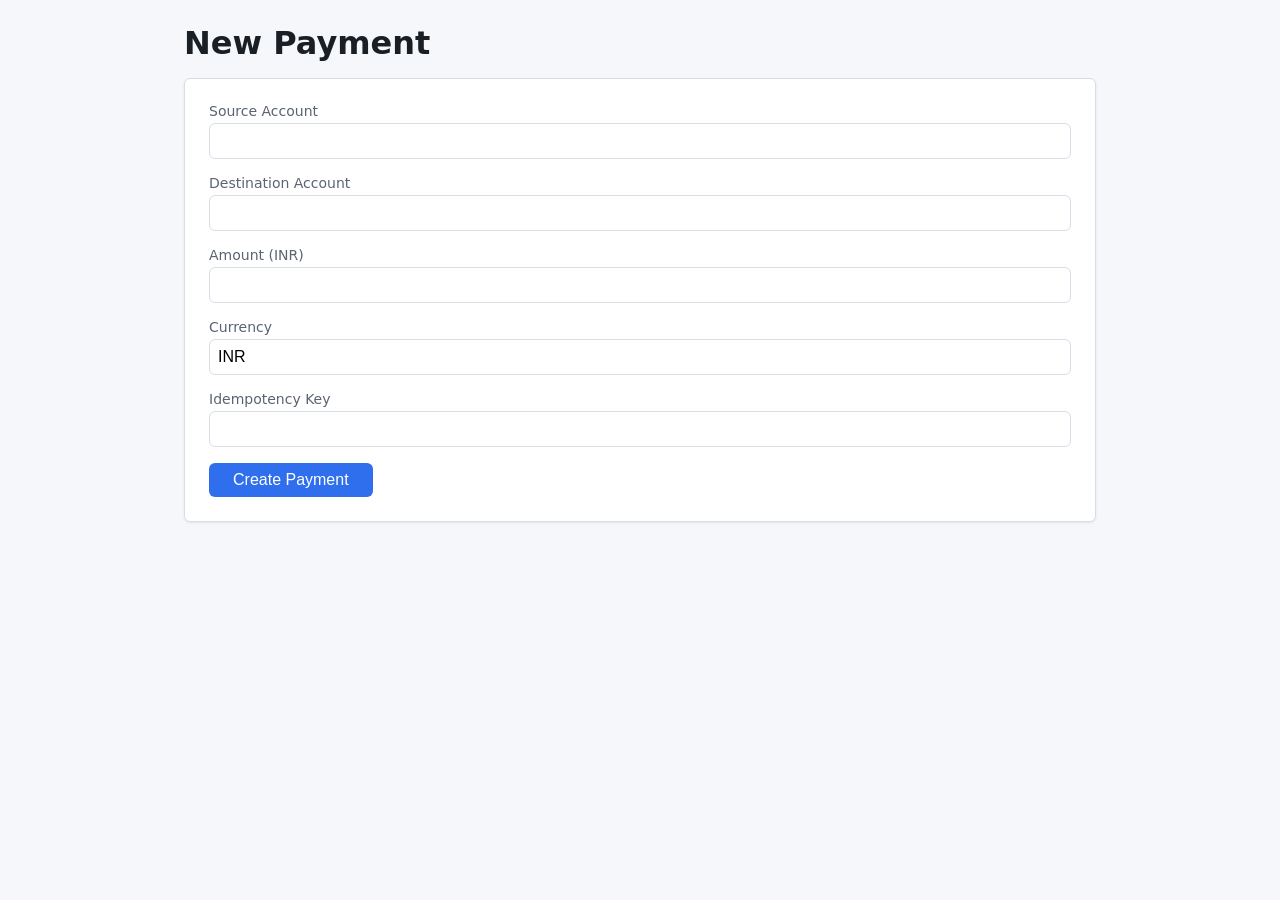
==== frontend/frontend-user/index.html @ 58c12f31 "Updating the Template of the Project" ====
<!DOCTYPE html>
<html lang="en">
<head>
  <meta charset="UTF-8">
  <meta name="viewport" content="width=device-width, initial-scale=1.0">
  <title>New Payment - Payment Processing</title>
  <link rel="stylesheet" href="../frontend-shared/design-tokens.css">
</head>
<body>
  <div class="container">
    <h1>New Payment</h1>

    <div class="card">
      <form id="new-payment-form">
        <label for="sourceAccount">Source Account</label>
        <input type="text" id="sourceAccount" name="sourceAccount" required>

        <label for="destinationAccount">Destination Account</label>
        <input type="text" id="destinationAccount" name="destinationAccount" required>

        <label for="amount">Amount (INR)</label>
        <input type="number" id="amount" name="amount" step="0.01" min="0.01" required>

        <label for="currency">Currency</label>
        <input type="text" id="currency" name="currency" value="INR" maxlength="3" required>

        <label for="idempotencyKey">Idempotency Key</label>
        <input type="text" id="idempotencyKey" name="idempotencyKey" required>

        <div id="form-error" class="error-message" hidden></div>

        <button type="submit">Create Payment</button>
      </form>
    </div>

    <div class="card" id="result-card" hidden>
      <h2>Payment Created</h2>
      <p>Payment ID: <span id="result-id"></span></p>
      <p>Status: <span id="result-status" class="status-badge"></span></p>
    </div>
  </div>

  <script src="index.js"></script>
</body>
</html>
---- frontend/frontend-shared/design-tokens.css ----
/*
 * Shared design tokens (spec.md Section 9 - M4).
 * Every page in frontend-user/ and frontend-business/ must include this file
 * for consistent colors, spacing, typography, and status-badge styling.
 */

:root {
  /* Colors */
  --color-bg: #f5f7fa;
  --color-surface: #ffffff;
  --color-text: #1a1f26;
  --color-text-muted: #5a6472;
  --color-border: #d8dee6;
  --color-primary: #2f6fed;
  --color-primary-hover: #2559c2;
  --color-danger: #d64545;
  --color-danger-hover: #b83636;

  /* Status badge colors - one per PaymentStatus */
  --status-created-bg: #e8ecf3;
  --status-created-fg: #4a5568;
  --status-validated-bg: #e3f0ff;
  --status-validated-fg: #2f6fed;
  --status-sent-bg: #fff4e0;
  --status-sent-fg: #b9770e;
  --status-completed-bg: #e3f9e9;
  --status-completed-fg: #1a7f43;
  --status-failed-bg: #fdeaea;
  --status-failed-fg: #c0392b;

  /* Spacing scale */
  --space-1: 4px;
  --space-2: 8px;
  --space-3: 16px;
  --space-4: 24px;
  --space-5: 32px;
  --space-6: 48px;

  /* Typography */
  --font-family: system-ui, -apple-system, "Segoe UI", Roboto, sans-serif;
  --font-size-sm: 0.875rem;
  --font-size-base: 1rem;
  --font-size-lg: 1.25rem;
  --font-size-xl: 1.75rem;

  --radius: 6px;
  --shadow-card: 0 1px 3px rgba(0, 0, 0, 0.08);
}

* {
  box-sizing: border-box;
}

body {
  margin: 0;
  font-family: var(--font-family);
  font-size: var(--font-size-base);
  color: var(--color-text);
  background: var(--color-bg);
}

a {
  color: var(--color-primary);
}

h1, h2, h3 {
  margin: 0 0 var(--space-3) 0;
}

.container {
  max-width: 960px;
  margin: 0 auto;
  padding: var(--space-4);
}

.card {
  background: var(--color-surface);
  border: 1px solid var(--color-border);
  border-radius: var(--radius);
  box-shadow: var(--shadow-card);
  padding: var(--space-4);
  margin-bottom: var(--space-4);
}

label {
  display: block;
  margin-bottom: var(--space-1);
  font-size: var(--font-size-sm);
  color: var(--color-text-muted);
}

input, select {
  width: 100%;
  padding: var(--space-2);
  margin-bottom: var(--space-3);
  border: 1px solid var(--color-border);
  border-radius: var(--radius);
  font-size: var(--font-size-base);
}

button {
  display: inline-block;
  padding: var(--space-2) var(--space-4);
  border: none;
  border-radius: var(--radius);
  background: var(--color-primary);
  color: #fff;
  font-size: var(--font-size-base);
  cursor: pointer;
}

button:hover {
  background: var(--color-primary-hover);
}

button.danger {
  background: var(--color-danger);
}

button.danger:hover {
  background: var(--color-danger-hover);
}

button:disabled {
  opacity: 0.5;
  cursor: not-allowed;
}

.status-badge {
  display: inline-block;
  padding: 2px 10px;
  border-radius: 999px;
  font-size: var(--font-size-sm);
  font-weight: 600;
}

.status-badge.CREATED { background: var(--status-created-bg); color: var(--status-created-fg); }
.status-badge.VALIDATED { background: var(--status-validated-bg); color: var(--status-validated-fg); }
.status-badge.SENT { background: var(--status-sent-bg); color: var(--status-sent-fg); }
.status-badge.COMPLETED { background: var(--status-completed-bg); color: var(--status-completed-fg); }
.status-badge.FAILED { background: var(--status-failed-bg); color: var(--status-failed-fg); }

.error-message {
  color: var(--color-danger);
  font-size: var(--font-size-sm);
  margin-bottom: var(--space-3);
}

table {
  width: 100%;
  border-collapse: collapse;
}

th, td {
  text-align: left;
  padding: var(--space-2);
  border-bottom: 1px solid var(--color-border);
  font-size: var(--font-size-sm);
}
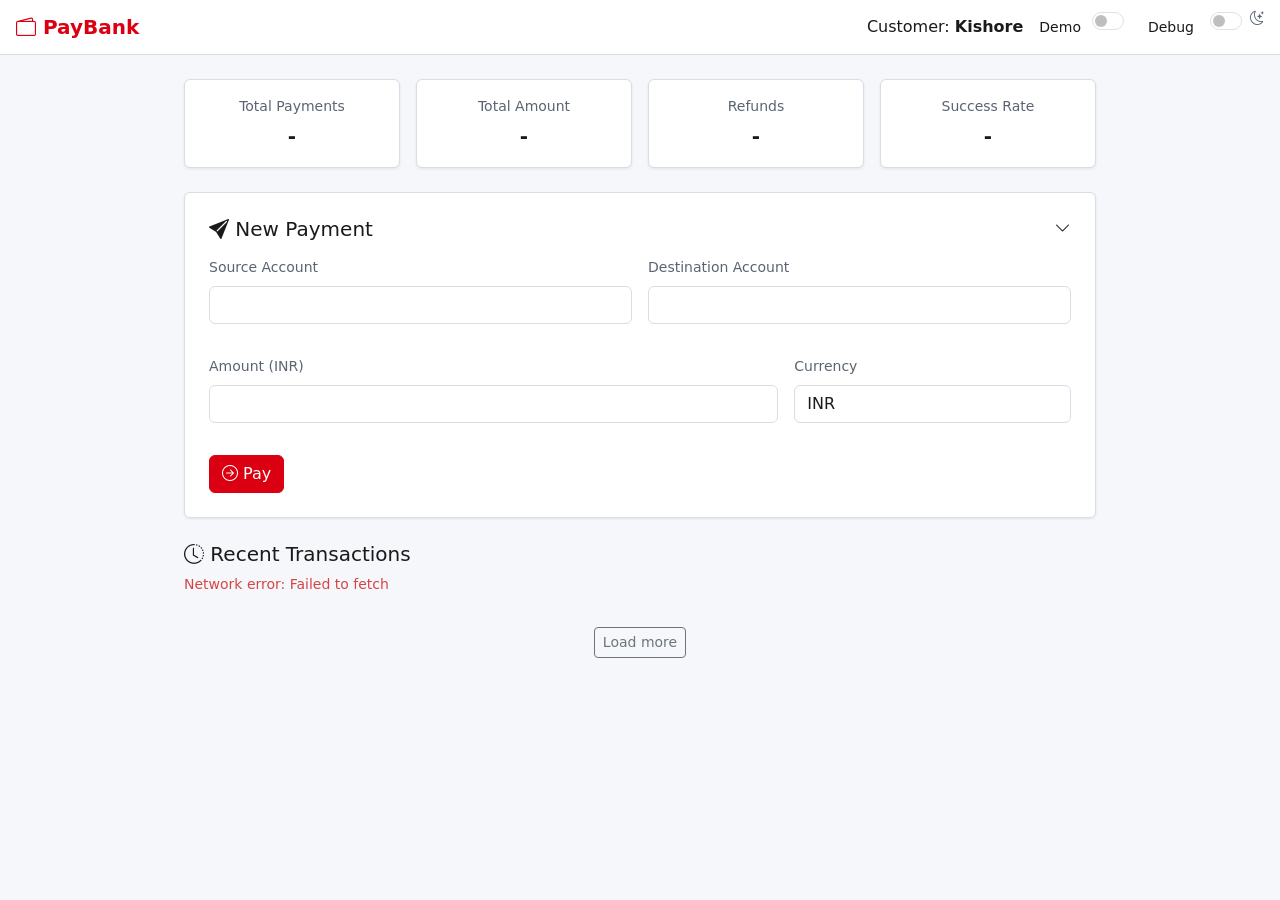
==== commit b96adb90: "feature/m4-business-ui: unified HSBC-branded frontend-user and frontend-business apps - Rebuilt fron" ====
--- a/frontend/frontend-user/index.html
+++ b/frontend/frontend-user/index.html
@@ -3,43 +3,136 @@
 <head>
   <meta charset="UTF-8">
   <meta name="viewport" content="width=device-width, initial-scale=1.0">
-  <title>New Payment - Payment Processing</title>
+  <title>PayBank - Payments</title>
+  <link rel="stylesheet" href="https://cdn.jsdelivr.net/npm/bootstrap@5.3.3/dist/css/bootstrap.min.css">
+  <link rel="stylesheet" href="https://cdn.jsdelivr.net/npm/bootstrap-icons@1.11.3/font/bootstrap-icons.css">
   <link rel="stylesheet" href="../frontend-shared/design-tokens.css">
+  <link rel="stylesheet" href="styles.css">
 </head>
 <body>
-  <div class="container">
-    <h1>New Payment</h1>
+  <header class="app-header">
+    <div class="container-fluid px-3 py-2 d-flex align-items-center justify-content-between">
+      <span class="brand"><i class="bi bi-wallet2"></i> PayBank</span>
+      <div class="d-flex align-items-center gap-3">
+        <span class="customer-name d-none d-sm-inline">Customer: <strong id="customer-name">Kishore</strong></span>
+        <div class="mode-toggle-group">
+          <span>Demo</span>
+          <div class="form-check form-switch m-0">
+            <input class="form-check-input" type="checkbox" role="switch" id="mode-toggle">
+          </div>
+          <span>Debug</span>
+        </div>
+        <div class="form-check form-switch m-0">
+          <input class="form-check-input" type="checkbox" role="switch" id="theme-toggle">
+          <label class="form-check-label" for="theme-toggle"><i class="bi bi-moon-stars"></i></label>
+        </div>
+      </div>
+    </div>
+  </header>
 
-    <div class="card">
-      <form id="new-payment-form">
-        <label for="sourceAccount">Source Account</label>
-        <input type="text" id="sourceAccount" name="sourceAccount" required>
+  <main class="container py-4">
+    <!-- Insight cards -->
+    <section class="row g-3 mb-4" id="insight-cards">
+      <div class="col-6 col-md-3">
+        <div class="card insight-card">
+          <div class="insight-label">Total Payments</div>
+          <div class="insight-value" id="insight-total-payments">-</div>
+        </div>
+      </div>
+      <div class="col-6 col-md-3">
+        <div class="card insight-card">
+          <div class="insight-label">Total Amount</div>
+          <div class="insight-value" id="insight-total-amount">-</div>
+        </div>
+      </div>
+      <div class="col-6 col-md-3">
+        <div class="card insight-card">
+          <div class="insight-label">Refunds</div>
+          <div class="insight-value" id="insight-total-refunds">-</div>
+        </div>
+      </div>
+      <div class="col-6 col-md-3">
+        <div class="card insight-card">
+          <div class="insight-label">Success Rate</div>
+          <div class="insight-value" id="insight-success-rate">-</div>
+        </div>
+      </div>
+    </section>
 
-        <label for="destinationAccount">Destination Account</label>
-        <input type="text" id="destinationAccount" name="destinationAccount" required>
+    <!-- New Payment -->
+    <section class="card mb-4">
+      <div class="d-flex align-items-center justify-content-between" data-bs-toggle="collapse" href="#new-payment-body" role="button" aria-expanded="true" aria-controls="new-payment-body">
+        <h2 class="h5 mb-0"><i class="bi bi-send-fill"></i> New Payment</h2>
+        <i class="bi bi-chevron-down"></i>
+      </div>
+      <div class="collapse show mt-3" id="new-payment-body">
+        <form id="new-payment-form">
+          <div class="row g-3">
+            <div class="col-md-6">
+              <label for="sourceAccount" class="form-label">Source Account</label>
+              <input type="text" class="form-control" id="sourceAccount" required>
+            </div>
+            <div class="col-md-6">
+              <label for="destinationAccount" class="form-label">Destination Account</label>
+              <input type="text" class="form-control" id="destinationAccount" required>
+            </div>
+            <div class="col-md-8">
+              <label for="amount" class="form-label">Amount (INR)</label>
+              <input type="number" class="form-control" id="amount" step="0.01" min="0.01" required>
+            </div>
+            <div class="col-md-4">
+              <label for="currency" class="form-label">Currency</label>
+              <input type="text" class="form-control" id="currency" value="INR" maxlength="3" required>
+            </div>
+          </div>
+          <div id="form-error" class="error-message mt-3" hidden></div>
+          <button type="submit" class="btn btn-primary mt-3"><i class="bi bi-arrow-right-circle"></i> Pay</button>
+        </form>
+      </div>
+    </section>
 
-        <label for="amount">Amount (INR)</label>
-        <input type="number" id="amount" name="amount" step="0.01" min="0.01" required>
+    <!-- Recent Transactions -->
+    <section>
+      <div class="d-flex align-items-center justify-content-between mb-2">
+        <h2 class="h5 mb-0"><i class="bi bi-clock-history"></i> Recent Transactions</h2>
+      </div>
+      <div id="transactions-error" class="error-message" hidden></div>
+      <div class="list-group" id="transactions-list"></div>
+      <div class="text-center mt-3">
+        <button type="button" class="btn btn-outline-secondary btn-sm" id="load-more-btn">Load more</button>
+      </div>
+    </section>
+  </main>
 
-        <label for="currency">Currency</label>
-        <input type="text" id="currency" name="currency" value="INR" maxlength="3" required>
+  <template id="transaction-item-template">
+    <div class="list-group-item transaction-item">
+      <div class="d-flex align-items-center justify-content-between transaction-summary" role="button">
+        <div class="d-flex align-items-center gap-2">
+          <i class="bi transaction-icon"></i>
+          <div>
+            <div class="transaction-title"></div>
+            <div class="transaction-meta text-muted small"></div>
+          </div>
+        </div>
+        <div class="d-flex align-items-center gap-2">
+          <span class="transaction-amount fw-semibold"></span>
+          <span class="status-badge transaction-status"></span>
+          <i class="bi bi-chevron-down"></i>
+        </div>
+      </div>
+      <div class="transaction-detail collapse">
+        <div class="detail-fields small text-muted mb-2"></div>
+        <div class="timeline-container"></div>
+        <div class="refund-section mt-3"></div>
+        <div class="inspector-container mt-2"></div>
+      </div>
+    </div>
+  </template>
 
-        <label for="idempotencyKey">Idempotency Key</label>
-        <input type="text" id="idempotencyKey" name="idempotencyKey" required>
-
-        <div id="form-error" class="error-message" hidden></div>
-
-        <button type="submit">Create Payment</button>
-      </form>
-    </div>
-
-    <div class="card" id="result-card" hidden>
-      <h2>Payment Created</h2>
-      <p>Payment ID: <span id="result-id"></span></p>
-      <p>Status: <span id="result-status" class="status-badge"></span></p>
-    </div>
-  </div>
-
-  <script src="index.js"></script>
+  <script src="https://cdn.jsdelivr.net/npm/bootstrap@5.3.3/dist/js/bootstrap.bundle.min.js"></script>
+  <script src="../frontend-shared/app-mode.js"></script>
+  <script src="../frontend-shared/lifecycle-timeline.js"></script>
+  <script src="script.js"></script>
 </body>
 </html>
+
--- a/frontend/frontend-shared/design-tokens.css
+++ b/frontend/frontend-shared/design-tokens.css
@@ -1,18 +1,20 @@
 /*
- * Shared design tokens (spec.md Section 9 - M4).
+ * Shared design tokens (spec.md Section 14.2 - HSBC-style brand/theming, v2.2).
  * Every page in frontend-user/ and frontend-business/ must include this file
  * for consistent colors, spacing, typography, and status-badge styling.
+ * Light mode is always the default; dark mode is opt-in via [data-theme="dark"]
+ * on <html>, toggled/persisted client-side (localStorage key "theme").
  */
 
 :root {
-  /* Colors */
+  /* Colors - HSBC-inspired banking palette (light mode, default) */
   --color-bg: #f5f7fa;
   --color-surface: #ffffff;
-  --color-text: #1a1f26;
+  --color-text: #1a1a1a;
   --color-text-muted: #5a6472;
   --color-border: #d8dee6;
-  --color-primary: #2f6fed;
-  --color-primary-hover: #2559c2;
+  --color-primary: #db0011;
+  --color-primary-hover: #a8000d;
   --color-danger: #d64545;
   --color-danger-hover: #b83636;
 
@@ -28,6 +30,15 @@
   --status-failed-bg: #fdeaea;
   --status-failed-fg: #c0392b;
 
+  /* Refund approval-status badge colors (added 2026-08-05, v2.2) - distinct from
+     the transport-status badges above so the two concepts never look identical. */
+  --status-pending_approval-bg: #fff0d6;
+  --status-pending_approval-fg: #8a5a00;
+  --status-approved-bg: #d9f5e3;
+  --status-approved-fg: #12703a;
+  --status-rejected-bg: #fbdede;
+  --status-rejected-fg: #a11d1d;
+
   /* Spacing scale */
   --space-1: 4px;
   --space-2: 8px;
@@ -36,7 +47,7 @@
   --space-5: 32px;
   --space-6: 48px;
 
-  /* Typography */
+  /* Typography - system fonts only, no webfonts */
   --font-family: system-ui, -apple-system, "Segoe UI", Roboto, sans-serif;
   --font-size-sm: 0.875rem;
   --font-size-base: 1rem;
@@ -45,6 +56,21 @@
 
   --radius: 6px;
   --shadow-card: 0 1px 3px rgba(0, 0, 0, 0.08);
+
+  /* Animation - subtle only (spec Section 14.2) */
+  --transition-fast: 180ms ease-in-out;
+}
+
+/* Dark mode overrides (added 2026-08-05, v2.2) - opt-in only, no OS-preference
+   auto-detection. Only surface/border/text shift; brand red and status badge
+   hues stay the same for recognizability. */
+[data-theme="dark"] {
+  --color-bg: #121212;
+  --color-surface: #1e1e1e;
+  --color-text: #f2f2f2;
+  --color-text-muted: #a9b0bc;
+  --color-border: #3a3a3a;
+  --shadow-card: 0 1px 3px rgba(0, 0, 0, 0.4);
 }
 
 * {
@@ -57,14 +83,24 @@
   font-size: var(--font-size-base);
   color: var(--color-text);
   background: var(--color-bg);
+  transition: background var(--transition-fast), color var(--transition-fast);
 }
 
 a {
   color: var(--color-primary);
 }
 
-h1, h2, h3 {
+h1, h2, h3, h4, h5, h6 {
   margin: 0 0 var(--space-3) 0;
+}
+
+/* Bootstrap's own heading rule also matches via utility classes (.h1-.h6),
+   which have higher specificity (0,1,0) than a bare tag selector (0,0,1) - so
+   elements like <h2 class="h5"> keep Bootstrap's fixed --bs-heading-color
+   instead of following the theme. Match the same class+tag selector list to
+   win on specificity and force headings to follow the current theme. */
+h1, .h1, h2, .h2, h3, .h3, h4, .h4, h5, .h5, h6, .h6 {
+  color: var(--color-text);
 }
 
 .container {
@@ -75,11 +111,41 @@
 
 .card {
   background: var(--color-surface);
+  /* Bootstrap's .card component sets its own fixed --bs-card-color
+     independent of theme (same issue as headings) - override explicitly so
+     nested text/icons follow the current theme instead of always being dark. */
+  color: var(--color-text);
   border: 1px solid var(--color-border);
   border-radius: var(--radius);
   box-shadow: var(--shadow-card);
   padding: var(--space-4);
   margin-bottom: var(--space-4);
+  transition: background var(--transition-fast), border-color var(--transition-fast);
+}
+
+/* Bootstrap's .text-muted/.list-group-item also carry their own fixed colors
+   independent of theme - override to follow the theme's muted/text colors. */
+.text-muted {
+  color: var(--color-text-muted) !important;
+}
+
+.list-group-item {
+  background-color: var(--color-surface);
+  color: var(--color-text);
+  border-color: var(--color-border);
+}
+
+/* Bootstrap's .table sets an explicit white background/black text directly on
+   each th/td (via --bs-table-bg/--bs-table-color), bypassing inheritance from
+   body entirely - override explicitly so tables follow the current theme. */
+.table > :not(caption) > * > * {
+  background-color: var(--color-surface);
+  color: var(--color-text);
+  border-bottom-color: var(--color-border);
+}
+
+.table {
+  --bs-table-border-color: var(--color-border);
 }
 
 label {
@@ -96,6 +162,29 @@
   border: 1px solid var(--color-border);
   border-radius: var(--radius);
   font-size: var(--font-size-base);
+  background: var(--color-surface);
+  color: var(--color-text);
+}
+
+/* Bootstrap's .form-control/.form-select ship their own white background/dark
+   text via inline CSS variables (--bs-body-bg etc.) with higher specificity than
+   the bare element selectors above - override explicitly so dark mode applies
+   to Bootstrap-styled forms too (spec.md Section 14.2). */
+.form-control, .form-select {
+  background-color: var(--color-surface);
+  color: var(--color-text);
+  border-color: var(--color-border);
+}
+
+.form-control:focus, .form-select:focus {
+  background-color: var(--color-surface);
+  color: var(--color-text);
+  border-color: var(--color-primary);
+  box-shadow: none;
+}
+
+.form-control::placeholder {
+  color: var(--color-text-muted);
 }
 
 button {
@@ -107,6 +196,7 @@
   color: #fff;
   font-size: var(--font-size-base);
   cursor: pointer;
+  transition: background var(--transition-fast);
 }
 
 button:hover {
@@ -139,6 +229,9 @@
 .status-badge.SENT { background: var(--status-sent-bg); color: var(--status-sent-fg); }
 .status-badge.COMPLETED { background: var(--status-completed-bg); color: var(--status-completed-fg); }
 .status-badge.FAILED { background: var(--status-failed-bg); color: var(--status-failed-fg); }
+.status-badge.PENDING_APPROVAL { background: var(--status-pending_approval-bg); color: var(--status-pending_approval-fg); }
+.status-badge.APPROVED { background: var(--status-approved-bg); color: var(--status-approved-fg); }
+.status-badge.REJECTED { background: var(--status-rejected-bg); color: var(--status-rejected-fg); }
 
 .error-message {
   color: var(--color-danger);
@@ -157,3 +250,76 @@
   border-bottom: 1px solid var(--color-border);
   font-size: var(--font-size-sm);
 }
+
+.timeline {
+  list-style: none;
+  margin: 0;
+  padding: 0;
+}
+
+.timeline-item {
+  padding: var(--space-3) 0;
+  border-bottom: 1px solid var(--color-border);
+  animation: timeline-reveal var(--transition-fast) ease-in-out;
+}
+
+@keyframes timeline-reveal {
+  from { opacity: 0; transform: translateY(6px); }
+  to { opacity: 1; transform: translateY(0); }
+}
+
+.timeline-item:last-child {
+  border-bottom: none;
+}
+
+.timeline-item-transition {
+  display: flex;
+  align-items: center;
+  gap: var(--space-2);
+}
+
+.timeline-item-meta {
+  margin-top: var(--space-1);
+  font-size: var(--font-size-sm);
+  color: var(--color-text-muted);
+}
+
+.timeline-item-note {
+  margin-top: var(--space-1);
+  font-size: var(--font-size-sm);
+}
+
+.timeline-empty {
+  color: var(--color-text-muted);
+  font-style: italic;
+}
+
+/* Mode toggles (app-mode.js / theme toggle) - shared header switches */
+.mode-toggle-group {
+  display: flex;
+  align-items: center;
+  gap: var(--space-3);
+  font-size: var(--font-size-sm);
+}
+
+/* Debug-mode inspector panel (app-mode.js renderInspector) */
+.inspector-entry {
+  margin-bottom: var(--space-2);
+  padding: var(--space-3);
+}
+
+.inspector-line {
+  font-size: var(--font-size-sm);
+  margin-bottom: var(--space-1);
+}
+
+.inspector-json {
+  background: var(--color-bg);
+  border: 1px solid var(--color-border);
+  border-radius: var(--radius);
+  padding: var(--space-2);
+  font-size: var(--font-size-sm);
+  overflow-x: auto;
+  margin: 0 0 var(--space-2) 0;
+}
+
--- a/frontend/frontend-user/styles.css
+++ b/frontend/frontend-user/styles.css
@@ -0,0 +1,98 @@
+/*
+ * frontend-user/styles.css - page-specific styles for the unified consumer
+ * app (v2.2 redesign). design-tokens.css supplies the shared palette/tokens;
+ * this file layers HSBC-brand header styling, insight cards, and the
+ * transaction list/detail layout on top of Bootstrap.
+ */
+
+.app-header {
+  background: var(--color-surface);
+  border-bottom: 1px solid var(--color-border);
+  position: sticky;
+  top: 0;
+  z-index: 10;
+}
+
+.brand {
+  font-size: var(--font-size-lg);
+  font-weight: 700;
+  color: var(--color-primary);
+}
+
+.insight-card {
+  margin-bottom: 0;
+  padding: var(--space-3);
+  text-align: center;
+}
+
+.insight-label {
+  font-size: var(--font-size-sm);
+  color: var(--color-text-muted);
+  margin-bottom: var(--space-1);
+}
+
+.insight-value {
+  font-size: var(--font-size-lg);
+  font-weight: 700;
+  color: var(--color-text);
+}
+
+.transaction-item {
+  background: var(--color-surface);
+  border-color: var(--color-border);
+  color: var(--color-text);
+}
+
+.transaction-summary {
+  cursor: pointer;
+  padding: var(--space-2) 0;
+}
+
+.transaction-summary .bi-chevron-down {
+  transition: transform var(--transition-fast);
+}
+
+.transaction-detail.show ~ .transaction-summary .bi-chevron-down,
+.transaction-summary:has(+ .transaction-detail.show) .bi-chevron-down {
+  transform: rotate(180deg);
+}
+
+.transaction-detail {
+  padding-top: var(--space-2);
+  border-top: 1px solid var(--color-border);
+  margin-top: var(--space-2);
+}
+
+.transaction-icon {
+  font-size: 1.1rem;
+  color: var(--color-primary);
+}
+
+/* Bootstrap ships its own blue .btn-primary/.form-check-input:checked colors -
+   override with the HSBC red brand color (spec.md Section 14.2). */
+.btn-primary {
+  background-color: var(--color-primary);
+  border-color: var(--color-primary);
+}
+
+.btn-primary:hover,
+.btn-primary:focus,
+.btn-primary:active {
+  background-color: var(--color-primary-hover) !important;
+  border-color: var(--color-primary-hover) !important;
+}
+
+.btn-outline-primary {
+  color: var(--color-primary);
+  border-color: var(--color-primary);
+}
+
+.btn-outline-primary:hover {
+  background-color: var(--color-primary);
+  border-color: var(--color-primary);
+}
+
+.form-check-input:checked {
+  background-color: var(--color-primary);
+  border-color: var(--color-primary);
+}
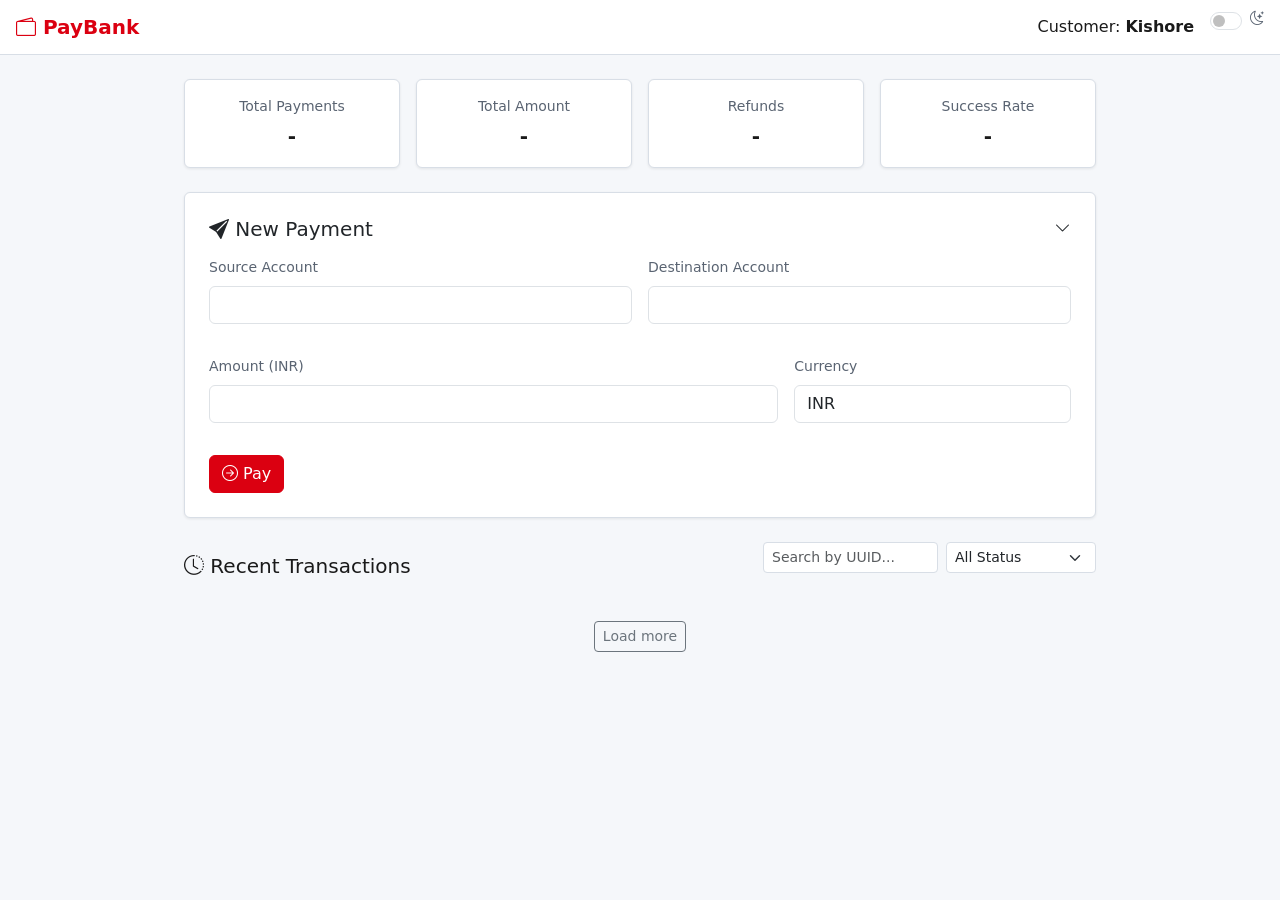
==== commit a0b42bfb: "updated search and filter option" ====
--- a/frontend/frontend-user/index.html
+++ b/frontend/frontend-user/index.html
@@ -15,13 +15,6 @@
       <span class="brand"><i class="bi bi-wallet2"></i> PayBank</span>
       <div class="d-flex align-items-center gap-3">
         <span class="customer-name d-none d-sm-inline">Customer: <strong id="customer-name">Kishore</strong></span>
-        <div class="mode-toggle-group">
-          <span>Demo</span>
-          <div class="form-check form-switch m-0">
-            <input class="form-check-input" type="checkbox" role="switch" id="mode-toggle">
-          </div>
-          <span>Debug</span>
-        </div>
         <div class="form-check form-switch m-0">
           <input class="form-check-input" type="checkbox" role="switch" id="theme-toggle">
           <label class="form-check-label" for="theme-toggle"><i class="bi bi-moon-stars"></i></label>
@@ -93,8 +86,26 @@
 
     <!-- Recent Transactions -->
     <section>
-      <div class="d-flex align-items-center justify-content-between mb-2">
+      <div class="d-flex align-items-center justify-content-between mb-3">
         <h2 class="h5 mb-0"><i class="bi bi-clock-history"></i> Recent Transactions</h2>
+        <div class="d-flex align-items-center gap-2">
+          <input
+            type="text"
+            class="form-control form-control-sm search-box"
+            id="search-uuid"
+            placeholder="Search by UUID..."
+            style="max-width: 200px;">
+          <select class="form-select form-select-sm" id="filter-status" style="max-width: 150px;">
+            <option value="">All Status</option>
+            <option value="CREATED">CREATED</option>
+            <option value="VALIDATED">VALIDATED</option>
+            <option value="SENT">SENT</option>
+            <option value="COMPLETED">COMPLETED</option>
+            <option value="FAILED">FAILED</option>
+            <option value="CANCELLED">CANCELLED</option>
+            <option value="REFUNDED">REFUNDED</option>
+          </select>
+        </div>
       </div>
       <div id="transactions-error" class="error-message" hidden></div>
       <div class="list-group" id="transactions-list"></div>
--- a/frontend/frontend-shared/design-tokens.css
+++ b/frontend/frontend-shared/design-tokens.css
@@ -1,20 +1,18 @@
 /*
- * Shared design tokens (spec.md Section 14.2 - HSBC-style brand/theming, v2.2).
+ * Shared design tokens (spec.md Section 9 - M4, theming/dark-mode per Section 14.2).
  * Every page in frontend-user/ and frontend-business/ must include this file
  * for consistent colors, spacing, typography, and status-badge styling.
- * Light mode is always the default; dark mode is opt-in via [data-theme="dark"]
- * on <html>, toggled/persisted client-side (localStorage key "theme").
  */
 
 :root {
-  /* Colors - HSBC-inspired banking palette (light mode, default) */
+  /* Colors - HSBC-inspired palette, light mode (default) */
   --color-bg: #f5f7fa;
   --color-surface: #ffffff;
   --color-text: #1a1a1a;
   --color-text-muted: #5a6472;
   --color-border: #d8dee6;
   --color-primary: #db0011;
-  --color-primary-hover: #a8000d;
+  --color-primary-hover: #b3000e;
   --color-danger: #d64545;
   --color-danger-hover: #b83636;
 
@@ -30,14 +28,13 @@
   --status-failed-bg: #fdeaea;
   --status-failed-fg: #c0392b;
 
-  /* Refund approval-status badge colors (added 2026-08-05, v2.2) - distinct from
-     the transport-status badges above so the two concepts never look identical. */
-  --status-pending_approval-bg: #fff0d6;
-  --status-pending_approval-fg: #8a5a00;
-  --status-approved-bg: #d9f5e3;
-  --status-approved-fg: #12703a;
-  --status-rejected-bg: #fbdede;
-  --status-rejected-fg: #a11d1d;
+  /* Refund approval sub-state badge colors (added 2026-08-05, Section 14.2) */
+  --status-pending_approval-bg: #fff4e0;
+  --status-pending_approval-fg: #b9770e;
+  --status-approved-bg: #dff5e6;
+  --status-approved-fg: #17803d;
+  --status-rejected-bg: #fbe4e4;
+  --status-rejected-fg: #a41c1c;
 
   /* Spacing scale */
   --space-1: 4px;
@@ -47,7 +44,7 @@
   --space-5: 32px;
   --space-6: 48px;
 
-  /* Typography - system fonts only, no webfonts */
+  /* Typography */
   --font-family: system-ui, -apple-system, "Segoe UI", Roboto, sans-serif;
   --font-size-sm: 0.875rem;
   --font-size-base: 1rem;
@@ -57,20 +54,21 @@
   --radius: 6px;
   --shadow-card: 0 1px 3px rgba(0, 0, 0, 0.08);
 
-  /* Animation - subtle only (spec Section 14.2) */
-  --transition-fast: 180ms ease-in-out;
-}
-
-/* Dark mode overrides (added 2026-08-05, v2.2) - opt-in only, no OS-preference
-   auto-detection. Only surface/border/text shift; brand red and status badge
-   hues stay the same for recognizability. */
+  /* Motion (Section 14.3) - subtle only, no bounce/elastic easing */
+  --transition-fast: 150ms ease-in-out;
+  --transition-base: 200ms ease-in-out;
+}
+
+/* Dark mode override - toggled via [data-theme="dark"] on <html>, user-selected only
+   (never auto-detected from OS preference), persisted in localStorage (Section 14.2). */
 [data-theme="dark"] {
   --color-bg: #121212;
   --color-surface: #1e1e1e;
   --color-text: #f2f2f2;
-  --color-text-muted: #a9b0bc;
-  --color-border: #3a3a3a;
-  --shadow-card: 0 1px 3px rgba(0, 0, 0, 0.4);
+  --color-text-muted: #8c93a6;
+  --color-border: #33363b;
+  --color-primary: #ff3b3b;
+  --color-primary-hover: #e02c2c;
 }
 
 * {
@@ -83,24 +81,15 @@
   font-size: var(--font-size-base);
   color: var(--color-text);
   background: var(--color-bg);
-  transition: background var(--transition-fast), color var(--transition-fast);
+  transition: background var(--transition-base), color var(--transition-base);
 }
 
 a {
   color: var(--color-primary);
 }
 
-h1, h2, h3, h4, h5, h6 {
+h1, h2, h3 {
   margin: 0 0 var(--space-3) 0;
-}
-
-/* Bootstrap's own heading rule also matches via utility classes (.h1-.h6),
-   which have higher specificity (0,1,0) than a bare tag selector (0,0,1) - so
-   elements like <h2 class="h5"> keep Bootstrap's fixed --bs-heading-color
-   instead of following the theme. Match the same class+tag selector list to
-   win on specificity and force headings to follow the current theme. */
-h1, .h1, h2, .h2, h3, .h3, h4, .h4, h5, .h5, h6, .h6 {
-  color: var(--color-text);
 }
 
 .container {
@@ -111,41 +100,12 @@
 
 .card {
   background: var(--color-surface);
-  /* Bootstrap's .card component sets its own fixed --bs-card-color
-     independent of theme (same issue as headings) - override explicitly so
-     nested text/icons follow the current theme instead of always being dark. */
-  color: var(--color-text);
   border: 1px solid var(--color-border);
   border-radius: var(--radius);
   box-shadow: var(--shadow-card);
   padding: var(--space-4);
   margin-bottom: var(--space-4);
-  transition: background var(--transition-fast), border-color var(--transition-fast);
-}
-
-/* Bootstrap's .text-muted/.list-group-item also carry their own fixed colors
-   independent of theme - override to follow the theme's muted/text colors. */
-.text-muted {
-  color: var(--color-text-muted) !important;
-}
-
-.list-group-item {
-  background-color: var(--color-surface);
-  color: var(--color-text);
-  border-color: var(--color-border);
-}
-
-/* Bootstrap's .table sets an explicit white background/black text directly on
-   each th/td (via --bs-table-bg/--bs-table-color), bypassing inheritance from
-   body entirely - override explicitly so tables follow the current theme. */
-.table > :not(caption) > * > * {
-  background-color: var(--color-surface);
-  color: var(--color-text);
-  border-bottom-color: var(--color-border);
-}
-
-.table {
-  --bs-table-border-color: var(--color-border);
+  transition: background var(--transition-base), border-color var(--transition-base);
 }
 
 label {
@@ -162,29 +122,6 @@
   border: 1px solid var(--color-border);
   border-radius: var(--radius);
   font-size: var(--font-size-base);
-  background: var(--color-surface);
-  color: var(--color-text);
-}
-
-/* Bootstrap's .form-control/.form-select ship their own white background/dark
-   text via inline CSS variables (--bs-body-bg etc.) with higher specificity than
-   the bare element selectors above - override explicitly so dark mode applies
-   to Bootstrap-styled forms too (spec.md Section 14.2). */
-.form-control, .form-select {
-  background-color: var(--color-surface);
-  color: var(--color-text);
-  border-color: var(--color-border);
-}
-
-.form-control:focus, .form-select:focus {
-  background-color: var(--color-surface);
-  color: var(--color-text);
-  border-color: var(--color-primary);
-  box-shadow: none;
-}
-
-.form-control::placeholder {
-  color: var(--color-text-muted);
 }
 
 button {
@@ -196,7 +133,6 @@
   color: #fff;
   font-size: var(--font-size-base);
   cursor: pointer;
-  transition: background var(--transition-fast);
 }
 
 button:hover {
@@ -229,6 +165,8 @@
 .status-badge.SENT { background: var(--status-sent-bg); color: var(--status-sent-fg); }
 .status-badge.COMPLETED { background: var(--status-completed-bg); color: var(--status-completed-fg); }
 .status-badge.FAILED { background: var(--status-failed-bg); color: var(--status-failed-fg); }
+
+/* Refund approval sub-state badges (added 2026-08-05, Section 14.2) */
 .status-badge.PENDING_APPROVAL { background: var(--status-pending_approval-bg); color: var(--status-pending_approval-fg); }
 .status-badge.APPROVED { background: var(--status-approved-bg); color: var(--status-approved-fg); }
 .status-badge.REJECTED { background: var(--status-rejected-bg); color: var(--status-rejected-fg); }
@@ -260,11 +198,11 @@
 .timeline-item {
   padding: var(--space-3) 0;
   border-bottom: 1px solid var(--color-border);
-  animation: timeline-reveal var(--transition-fast) ease-in-out;
-}
-
-@keyframes timeline-reveal {
-  from { opacity: 0; transform: translateY(6px); }
+  animation: timeline-item-reveal var(--transition-base) ease-in-out;
+}
+
+@keyframes timeline-item-reveal {
+  from { opacity: 0; transform: translateY(4px); }
   to { opacity: 1; transform: translateY(0); }
 }
 
@@ -294,32 +232,62 @@
   font-style: italic;
 }
 
-/* Mode toggles (app-mode.js / theme toggle) - shared header switches */
-.mode-toggle-group {
+.timeline-approval-status {
   display: flex;
   align-items: center;
-  gap: var(--space-3);
-  font-size: var(--font-size-sm);
-}
-
-/* Debug-mode inspector panel (app-mode.js renderInspector) */
-.inspector-entry {
-  margin-bottom: var(--space-2);
-  padding: var(--space-3);
-}
-
-.inspector-line {
-  font-size: var(--font-size-sm);
-  margin-bottom: var(--space-1);
-}
-
-.inspector-json {
-  background: var(--color-bg);
-  border: 1px solid var(--color-border);
-  border-radius: var(--radius);
-  padding: var(--space-2);
-  font-size: var(--font-size-sm);
-  overflow-x: auto;
-  margin: 0 0 var(--space-2) 0;
-}
-
+  gap: var(--space-2);
+  margin-bottom: var(--space-3);
+  font-size: var(--font-size-sm);
+  color: var(--color-text-muted);
+}
+
+
+/* Reusable toggle switch (Section 14.2/14.3) - used by the theme toggle and the
+   Demo/Debug mode toggle. Markup: <label class="toggle-switch"><input type="checkbox">
+   <span class="toggle-switch-track"></span></label> */
+.toggle-switch {
+  display: inline-flex;
+  align-items: center;
+  gap: var(--space-2);
+  cursor: pointer;
+  font-size: var(--font-size-sm);
+  color: var(--color-text-muted);
+}
+
+.toggle-switch input {
+  position: absolute;
+  opacity: 0;
+  width: 0;
+  height: 0;
+}
+
+.toggle-switch-track {
+  position: relative;
+  width: 36px;
+  height: 20px;
+  border-radius: 999px;
+  background: var(--color-border);
+  transition: background var(--transition-fast);
+  flex-shrink: 0;
+}
+
+.toggle-switch-track::before {
+  content: "";
+  position: absolute;
+  top: 2px;
+  left: 2px;
+  width: 16px;
+  height: 16px;
+  border-radius: 50%;
+  background: var(--color-surface);
+  transition: transform var(--transition-fast);
+}
+
+.toggle-switch input:checked + .toggle-switch-track {
+  background: var(--color-primary);
+}
+
+.toggle-switch input:checked + .toggle-switch-track::before {
+  transform: translateX(16px);
+}
+
--- a/frontend/frontend-user/styles.css
+++ b/frontend/frontend-user/styles.css
@@ -96,3 +96,22 @@
   background-color: var(--color-primary);
   border-color: var(--color-primary);
 }
+
+.search-box {
+  border-color: var(--color-border);
+}
+
+.search-box:focus {
+  border-color: var(--color-primary);
+  box-shadow: 0 0 0 0.2rem rgba(237, 28, 36, 0.25);
+}
+
+#filter-status {
+  border-color: var(--color-border);
+}
+
+#filter-status:focus {
+  border-color: var(--color-primary);
+  box-shadow: 0 0 0 0.2rem rgba(237, 28, 36, 0.25);
+}
+
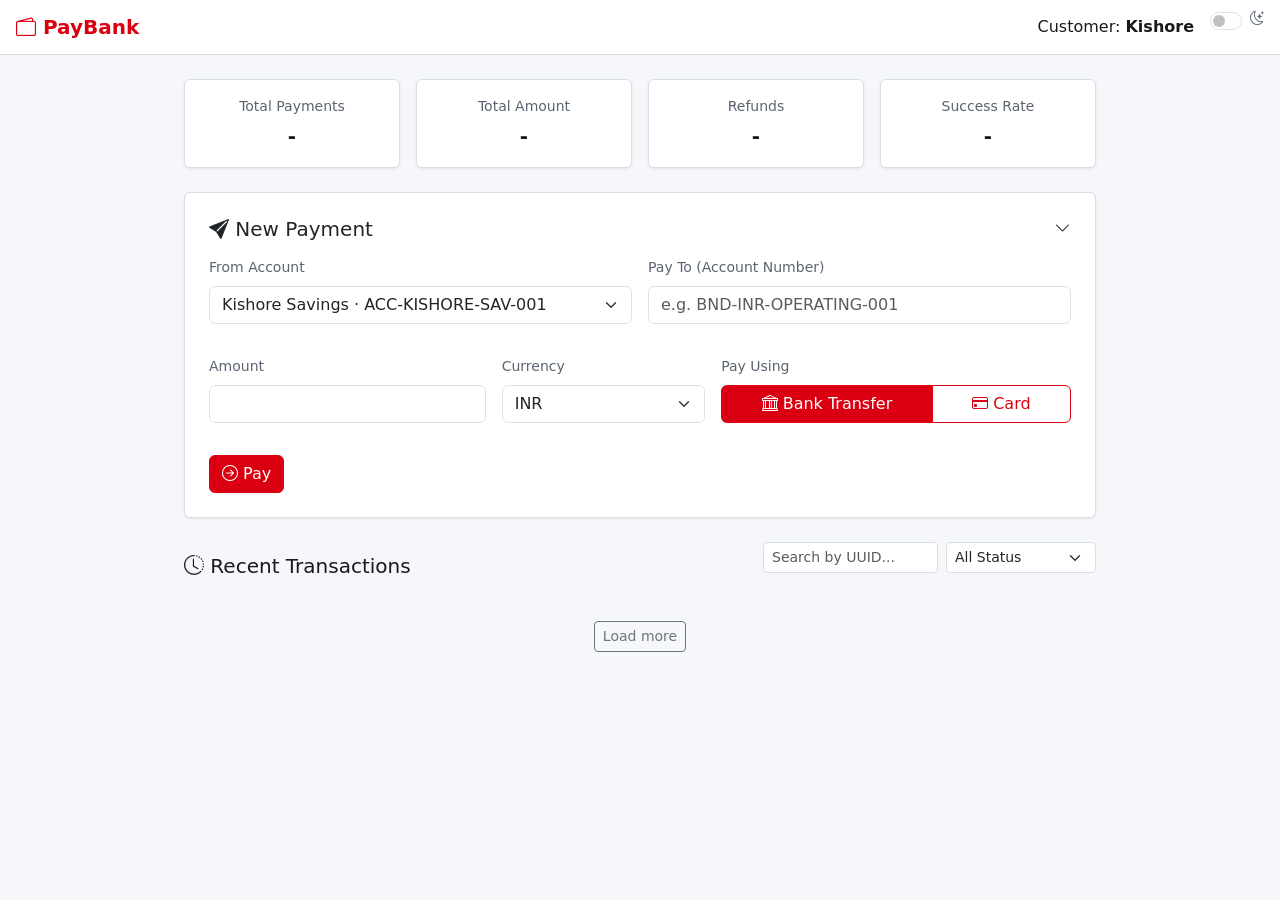
==== commit 9ac6eef4: "feat(frontend-user): bank-grade payment-gateway checkout redesign - Restrict source account to Kisho" ====
--- a/frontend/frontend-user/index.html
+++ b/frontend/frontend-user/index.html
@@ -62,22 +62,55 @@
         <form id="new-payment-form">
           <div class="row g-3">
             <div class="col-md-6">
-              <label for="sourceAccount" class="form-label">Source Account</label>
-              <input type="text" class="form-control" id="sourceAccount" required>
+              <label for="sourceAccount" class="form-label">From Account</label>
+              <select class="form-select" id="sourceAccount" required>
+                <option value="ACC-KISHORE-SAV-001">Kishore Savings &middot; ACC-KISHORE-SAV-001</option>
+                <option value="ACC-KISHORE-CUR-001">Kishore Current &middot; ACC-KISHORE-CUR-001</option>
+              </select>
             </div>
             <div class="col-md-6">
-              <label for="destinationAccount" class="form-label">Destination Account</label>
-              <input type="text" class="form-control" id="destinationAccount" required>
-            </div>
-            <div class="col-md-8">
-              <label for="amount" class="form-label">Amount (INR)</label>
+              <label for="destinationAccount" class="form-label">Pay To (Account Number)</label>
+              <input type="text" class="form-control" id="destinationAccount" placeholder="e.g. BND-INR-OPERATING-001" required>
+            </div>
+            <div class="col-md-4">
+              <label for="amount" class="form-label">Amount</label>
               <input type="number" class="form-control" id="amount" step="0.01" min="0.01" required>
             </div>
-            <div class="col-md-4">
+            <div class="col-md-3">
               <label for="currency" class="form-label">Currency</label>
-              <input type="text" class="form-control" id="currency" value="INR" maxlength="3" required>
-            </div>
-          </div>
+              <select class="form-select" id="currency" required>
+                <option value="INR" selected>INR</option>
+                <option value="USD">USD</option>
+                <option value="EUR">EUR</option>
+              </select>
+            </div>
+            <div class="col-md-5">
+              <label class="form-label d-block">Pay Using</label>
+              <div class="btn-group w-100" role="group" aria-label="Payment method" id="payment-method-group">
+                <input type="radio" class="btn-check" name="paymentMethod" id="method-bank" value="BANK_TRANSFER" checked>
+                <label class="btn btn-outline-primary" for="method-bank"><i class="bi bi-bank"></i> Bank Transfer</label>
+                <input type="radio" class="btn-check" name="paymentMethod" id="method-card" value="CARD">
+                <label class="btn btn-outline-primary" for="method-card"><i class="bi bi-credit-card"></i> Card</label>
+              </div>
+            </div>
+          </div>
+
+          <div id="card-fields" class="row g-3 mt-1" hidden>
+            <div class="col-md-6">
+              <label for="cardSelect" class="form-label">Card</label>
+              <select class="form-select" id="cardSelect">
+                <option value="cc9f44e1-b31c-568b-a03c-07e122f161ed">VISA &middot; **** **** **** 4242 (Kishore)</option>
+              </select>
+            </div>
+            <div class="col-md-3">
+              <label for="cardCvv" class="form-label">CVV</label>
+              <input type="password" class="form-control" id="cardCvv" maxlength="4" inputmode="numeric" placeholder="&bull;&bull;&bull;">
+            </div>
+            <div class="col-md-3 d-flex align-items-end">
+              <div class="cvv-note small text-muted"><i class="bi bi-shield-lock"></i> Your CVV is verified instantly and is never stored.</div>
+            </div>
+          </div>
+
           <div id="form-error" class="error-message mt-3" hidden></div>
           <button type="submit" class="btn btn-primary mt-3"><i class="bi bi-arrow-right-circle"></i> Pay</button>
         </form>
@@ -140,6 +173,36 @@
     </div>
   </template>
 
+  <div class="modal fade" id="receipt-modal" tabindex="-1" aria-labelledby="receipt-modal-title" aria-hidden="true">
+    <div class="modal-dialog modal-lg modal-dialog-scrollable">
+      <div class="modal-content">
+        <div class="modal-header">
+          <h5 class="modal-title" id="receipt-modal-title">Payment Receipt</h5>
+          <button type="button" class="btn-close" data-bs-dismiss="modal" aria-label="Close"></button>
+        </div>
+        <div class="modal-body" id="receipt-modal-body"></div>
+      </div>
+    </div>
+  </div>
+
+  <!-- Payment gateway processing overlay: animates the lifecycle simulation
+       (CREATED -> VALIDATED -> SENT -> COMPLETED/FAILED) right after checkout. -->
+  <div class="modal fade" id="processing-modal" data-bs-backdrop="static" data-bs-keyboard="false" tabindex="-1" aria-labelledby="processing-modal-title" aria-hidden="true">
+    <div class="modal-dialog modal-dialog-centered">
+      <div class="modal-content processing-modal-content">
+        <div class="modal-body text-center py-4">
+          <div class="processing-spinner mb-3" id="processing-spinner">
+            <i class="bi bi-arrow-repeat"></i>
+          </div>
+          <h5 class="modal-title mb-1" id="processing-modal-title">Processing your payment&hellip;</h5>
+          <p class="text-muted small mb-3" id="processing-modal-subtitle">Please don't close this window.</p>
+          <div class="timeline-container text-start" id="processing-timeline"></div>
+          <button type="button" class="btn btn-primary mt-3" id="processing-done-btn" hidden data-bs-dismiss="modal">Done</button>
+        </div>
+      </div>
+    </div>
+  </div>
+
   <script src="https://cdn.jsdelivr.net/npm/bootstrap@5.3.3/dist/js/bootstrap.bundle.min.js"></script>
   <script src="../frontend-shared/app-mode.js"></script>
   <script src="../frontend-shared/lifecycle-timeline.js"></script>
--- a/frontend/frontend-shared/design-tokens.css
+++ b/frontend/frontend-shared/design-tokens.css
@@ -195,10 +195,53 @@
   padding: 0;
 }
 
-.timeline-item {
-  padding: var(--space-3) 0;
-  border-bottom: 1px solid var(--color-border);
+/* Vertical stepper layout */
+.timeline-step {
+  display: flex;
+  align-items: flex-start;
+  gap: var(--space-3);
+  position: relative;
+  padding: 0 0 var(--space-4) 0;
   animation: timeline-item-reveal var(--transition-base) ease-in-out;
+}
+
+/* Vertical connecting line between dots */
+.timeline-step:not(:last-child)::before {
+  content: "";
+  position: absolute;
+  left: 7px;
+  top: 20px;
+  bottom: 0;
+  width: 2px;
+  background: var(--color-border);
+}
+
+/* Filled circle dot */
+.timeline-dot {
+  flex-shrink: 0;
+  width: 16px;
+  height: 16px;
+  border-radius: 50%;
+  background: var(--color-primary);
+  border: 2px solid var(--color-surface);
+  outline: 2px solid var(--color-primary);
+  margin-top: 3px;
+  position: relative;
+  z-index: 1;
+}
+
+/* Dim dot for the starting status */
+.timeline-step:first-child .timeline-dot {
+  background: var(--color-border);
+  outline-color: var(--color-border);
+}
+
+.timeline-step-content {
+  display: flex;
+  flex-direction: column;
+  align-items: flex-start;
+  gap: var(--space-1);
+  padding-bottom: var(--space-1);
 }
 
 @keyframes timeline-item-reveal {
@@ -206,14 +249,9 @@
   to { opacity: 1; transform: translateY(0); }
 }
 
-.timeline-item:last-child {
-  border-bottom: none;
-}
-
-.timeline-item-transition {
-  display: flex;
-  align-items: center;
-  gap: var(--space-2);
+/* Keep legacy .timeline-item styles for any non-step usage */
+.timeline-item {
+  padding: var(--space-3) 0;
 }
 
 .timeline-item-meta {
--- a/frontend/frontend-user/styles.css
+++ b/frontend/frontend-user/styles.css
@@ -63,6 +63,14 @@
   margin-top: var(--space-2);
 }
 
+.receipt-action-wrap {
+  margin-top: var(--space-2);
+}
+
+.receipt-action-group .btn {
+  white-space: nowrap;
+}
+
 .transaction-icon {
   font-size: 1.1rem;
   color: var(--color-primary);
@@ -115,3 +123,75 @@
   box-shadow: 0 0 0 0.2rem rgba(237, 28, 36, 0.25);
 }
 
+/* --- Payment method toggle + card fields (v2.3 checkout redesign) --- */
+
+#payment-method-group .btn-check:checked + .btn-outline-primary {
+  background-color: var(--color-primary);
+  border-color: var(--color-primary);
+  color: #fff;
+}
+
+#card-fields {
+  animation: fade-slide-up 200ms ease-in-out;
+}
+
+.cvv-note {
+  line-height: 1.3;
+}
+
+/* --- Payment-gateway processing overlay (lifecycle simulation) --- */
+
+.processing-modal-content {
+  border: none;
+  border-radius: var(--radius-lg, 0.75rem);
+}
+
+.processing-spinner {
+  font-size: 2.5rem;
+  color: var(--color-primary);
+  display: inline-block;
+  animation: spin 1s linear infinite;
+}
+
+.processing-spinner.processing-spinner-done,
+.processing-spinner.processing-spinner-failed {
+  animation: none;
+}
+
+.processing-spinner.processing-spinner-done {
+  color: var(--color-success, #1e8e3e);
+}
+
+.processing-spinner.processing-spinner-done::before {
+  content: "\f26e"; /* bi-check-circle */
+  font-family: "bootstrap-icons";
+}
+
+.processing-spinner.processing-spinner-failed {
+  color: var(--color-danger, #d93025);
+}
+
+.processing-spinner.processing-spinner-failed::before {
+  content: "\f623"; /* bi-x-circle */
+  font-family: "bootstrap-icons";
+}
+
+#processing-timeline .timeline {
+  max-height: 260px;
+  overflow-y: auto;
+}
+
+#processing-timeline .timeline-item {
+  animation: fade-slide-up 250ms ease-in-out;
+}
+
+@keyframes spin {
+  from { transform: rotate(0deg); }
+  to { transform: rotate(360deg); }
+}
+
+@keyframes fade-slide-up {
+  from { opacity: 0; transform: translateY(6px); }
+  to { opacity: 1; transform: translateY(0); }
+}
+
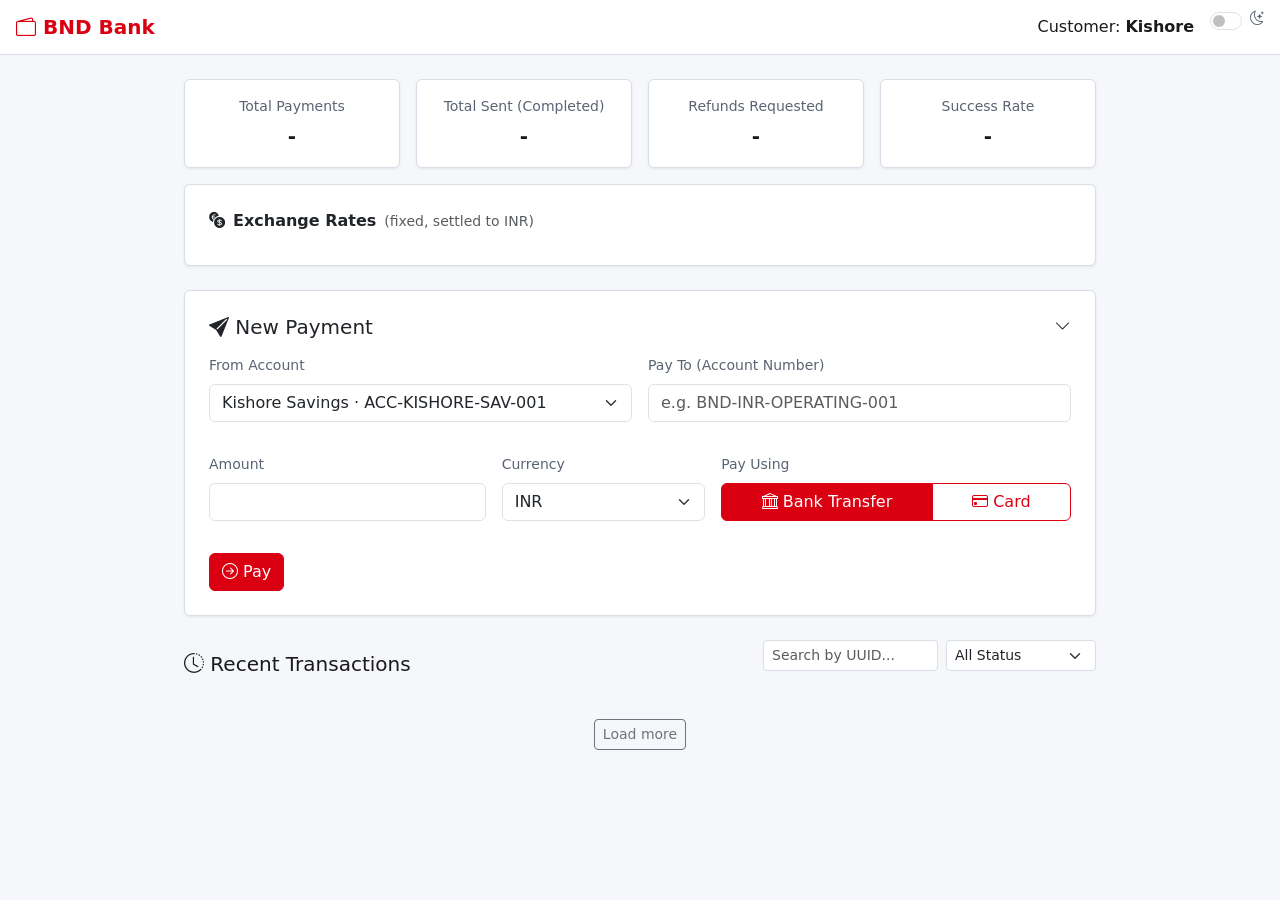
==== commit c0929370: "feat(frontend-user): balances, live KPIs, stage transparency, confirm gate, rebrand - My Accounts st" ====
--- a/frontend/frontend-user/index.html
+++ b/frontend/frontend-user/index.html
@@ -3,7 +3,7 @@
 <head>
   <meta charset="UTF-8">
   <meta name="viewport" content="width=device-width, initial-scale=1.0">
-  <title>PayBank - Payments</title>
+  <title>BND Bank - Payments</title>
   <link rel="stylesheet" href="https://cdn.jsdelivr.net/npm/bootstrap@5.3.3/dist/css/bootstrap.min.css">
   <link rel="stylesheet" href="https://cdn.jsdelivr.net/npm/bootstrap-icons@1.11.3/font/bootstrap-icons.css">
   <link rel="stylesheet" href="../frontend-shared/design-tokens.css">
@@ -12,7 +12,7 @@
 <body>
   <header class="app-header">
     <div class="container-fluid px-3 py-2 d-flex align-items-center justify-content-between">
-      <span class="brand"><i class="bi bi-wallet2"></i> PayBank</span>
+      <span class="brand"><i class="bi bi-wallet2"></i> BND Bank</span>
       <div class="d-flex align-items-center gap-3">
         <span class="customer-name d-none d-sm-inline">Customer: <strong id="customer-name">Kishore</strong></span>
         <div class="form-check form-switch m-0">
@@ -24,8 +24,12 @@
   </header>
 
   <main class="container py-4">
-    <!-- Insight cards -->
-    <section class="row g-3 mb-4" id="insight-cards">
+    <!-- My Accounts: live balances (universal GET /api/accounts?customerRef=) -->
+    <section class="row g-3 mb-3" id="account-cards"></section>
+
+    <!-- KPI cards: computed client-side from Kishore's own transactions only
+         (not the global /insights aggregate, which mixes every customer). -->
+    <section class="row g-3 mb-3" id="insight-cards">
       <div class="col-6 col-md-3">
         <div class="card insight-card">
           <div class="insight-label">Total Payments</div>
@@ -34,13 +38,13 @@
       </div>
       <div class="col-6 col-md-3">
         <div class="card insight-card">
-          <div class="insight-label">Total Amount</div>
+          <div class="insight-label">Total Sent (Completed)</div>
           <div class="insight-value" id="insight-total-amount">-</div>
         </div>
       </div>
       <div class="col-6 col-md-3">
         <div class="card insight-card">
-          <div class="insight-label">Refunds</div>
+          <div class="insight-label">Refunds Requested</div>
           <div class="insight-value" id="insight-total-refunds">-</div>
         </div>
       </div>
@@ -50,6 +54,12 @@
           <div class="insight-value" id="insight-success-rate">-</div>
         </div>
       </div>
+    </section>
+
+    <!-- Exchange rates: universal GET /api/exchange-rates display -->
+    <section class="card mb-4" id="exchange-rates-card">
+      <div class="d-flex align-items-center gap-2 mb-2"><i class="bi bi-currency-exchange"></i><strong>Exchange Rates</strong> <span class="text-muted small">(fixed, settled to INR)</span></div>
+      <div class="d-flex flex-wrap gap-3" id="exchange-rates-list"></div>
     </section>
 
     <!-- New Payment -->
@@ -135,8 +145,6 @@
             <option value="SENT">SENT</option>
             <option value="COMPLETED">COMPLETED</option>
             <option value="FAILED">FAILED</option>
-            <option value="CANCELLED">CANCELLED</option>
-            <option value="REFUNDED">REFUNDED</option>
           </select>
         </div>
       </div>
@@ -185,6 +193,23 @@
     </div>
   </div>
 
+  <!-- Confirm Payment modal: shown before any POST /api/payments call -->
+  <div class="modal fade" id="confirm-payment-modal" tabindex="-1" aria-labelledby="confirm-payment-title" aria-hidden="true">
+    <div class="modal-dialog modal-dialog-centered">
+      <div class="modal-content">
+        <div class="modal-header">
+          <h5 class="modal-title" id="confirm-payment-title"><i class="bi bi-shield-check"></i> Confirm Payment</h5>
+          <button type="button" class="btn-close" data-bs-dismiss="modal" aria-label="Close"></button>
+        </div>
+        <div class="modal-body" id="confirm-payment-body"></div>
+        <div class="modal-footer">
+          <button type="button" class="btn btn-outline-secondary" data-bs-dismiss="modal">Cancel</button>
+          <button type="button" class="btn btn-primary" id="confirm-payment-btn"><i class="bi bi-check-circle"></i> Confirm Payment</button>
+        </div>
+      </div>
+    </div>
+  </div>
+
   <!-- Payment gateway processing overlay: animates the lifecycle simulation
        (CREATED -> VALIDATED -> SENT -> COMPLETED/FAILED) right after checkout. -->
   <div class="modal fade" id="processing-modal" data-bs-backdrop="static" data-bs-keyboard="false" tabindex="-1" aria-labelledby="processing-modal-title" aria-hidden="true">
--- a/frontend/frontend-user/styles.css
+++ b/frontend/frontend-user/styles.css
@@ -25,6 +25,48 @@
   text-align: center;
 }
 
+/* --- My Accounts balance cards --- */
+
+.account-card {
+  padding: var(--space-3);
+  text-align: center;
+  border-left: 3px solid var(--color-primary);
+}
+
+.account-label {
+  font-size: var(--font-size-sm);
+  font-weight: 600;
+  color: var(--color-text);
+}
+
+.account-number {
+  font-family: monospace;
+}
+
+.account-balance {
+  font-size: var(--font-size-lg);
+  font-weight: 700;
+  color: var(--color-primary);
+  margin-top: var(--space-1);
+}
+
+/* --- Exchange rates chips --- */
+
+.exchange-rate-chip {
+  background: var(--color-surface-alt, rgba(0,0,0,0.03));
+  border: 1px solid var(--color-border);
+  border-radius: 999px;
+  padding: var(--space-1) var(--space-3);
+  font-size: var(--font-size-sm);
+  font-weight: 600;
+}
+
+/* --- Processing overlay per-stage description --- */
+
+.timeline-stage-copy {
+  margin-top: 2px;
+}
+
 .insight-label {
   font-size: var(--font-size-sm);
   color: var(--color-text-muted);
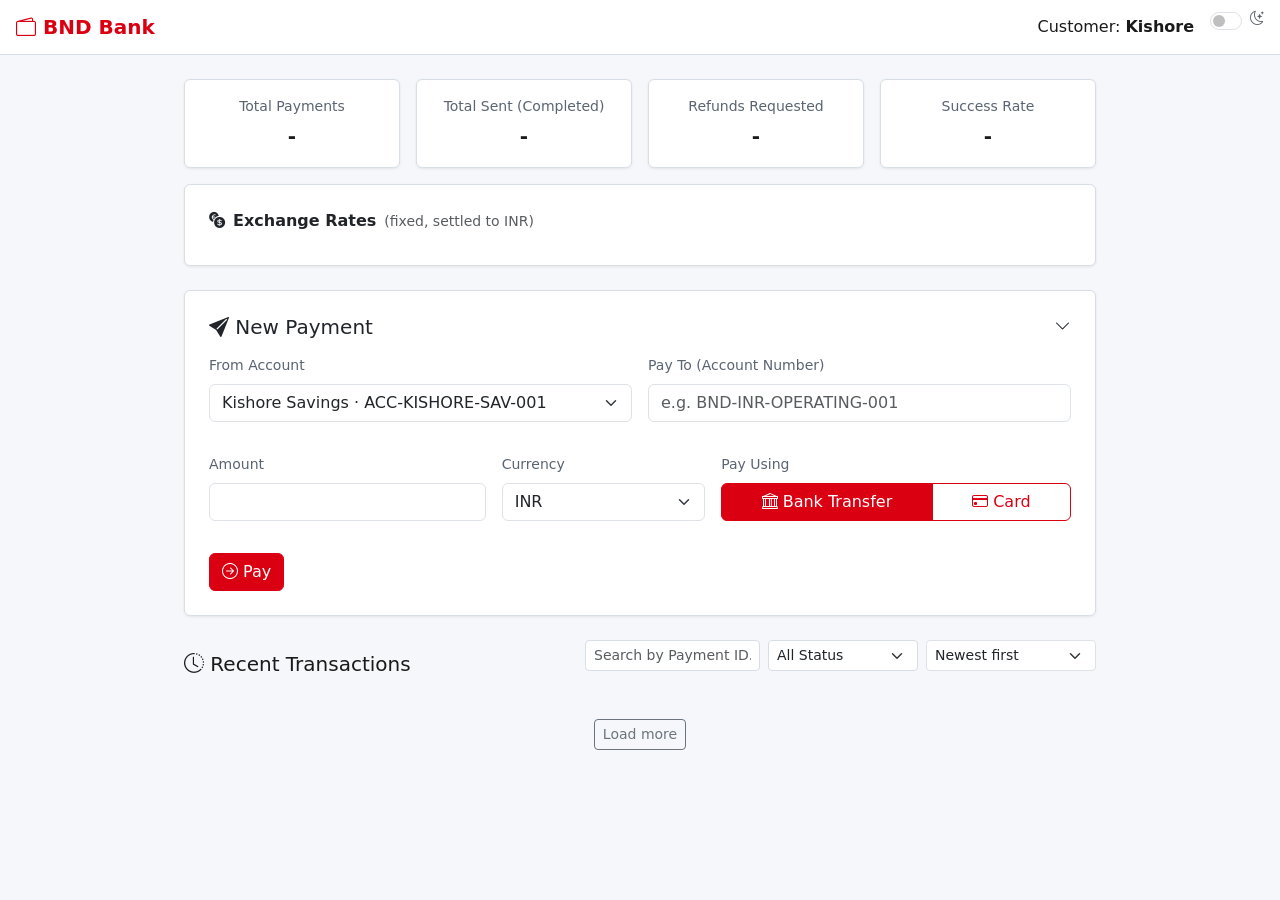
==== commit 261ee026: "fix(ops): auto-advance approved refunds through lifecycle + live KPIs; feat(backend): defer account/" ====
--- a/frontend/frontend-user/index.html
+++ b/frontend/frontend-user/index.html
@@ -136,7 +136,7 @@
             type="text"
             class="form-control form-control-sm search-box"
             id="search-uuid"
-            placeholder="Search by UUID..."
+            placeholder="Search by Payment ID..."
             style="max-width: 200px;">
           <select class="form-select form-select-sm" id="filter-status" style="max-width: 150px;">
             <option value="">All Status</option>
@@ -146,6 +146,12 @@
             <option value="COMPLETED">COMPLETED</option>
             <option value="FAILED">FAILED</option>
           </select>
+          <select class="form-select form-select-sm" id="sort-transactions" style="max-width: 170px;">
+            <option value="newest">Newest first</option>
+            <option value="oldest">Oldest first</option>
+            <option value="amount-desc">Amount: High to Low</option>
+            <option value="amount-asc">Amount: Low to High</option>
+          </select>
         </div>
       </div>
       <div id="transactions-error" class="error-message" hidden></div>
--- a/frontend/frontend-user/styles.css
+++ b/frontend/frontend-user/styles.css
@@ -47,7 +47,17 @@
   font-size: var(--font-size-lg);
   font-weight: 700;
   color: var(--color-primary);
-  margin-top: var(--space-1);
+  letter-spacing: 1px;
+}
+
+.balance-toggle {
+  color: var(--color-text-muted);
+  text-decoration: none;
+  line-height: 1;
+}
+
+.balance-toggle:hover {
+  color: var(--color-primary);
 }
 
 /* --- Exchange rates chips --- */
